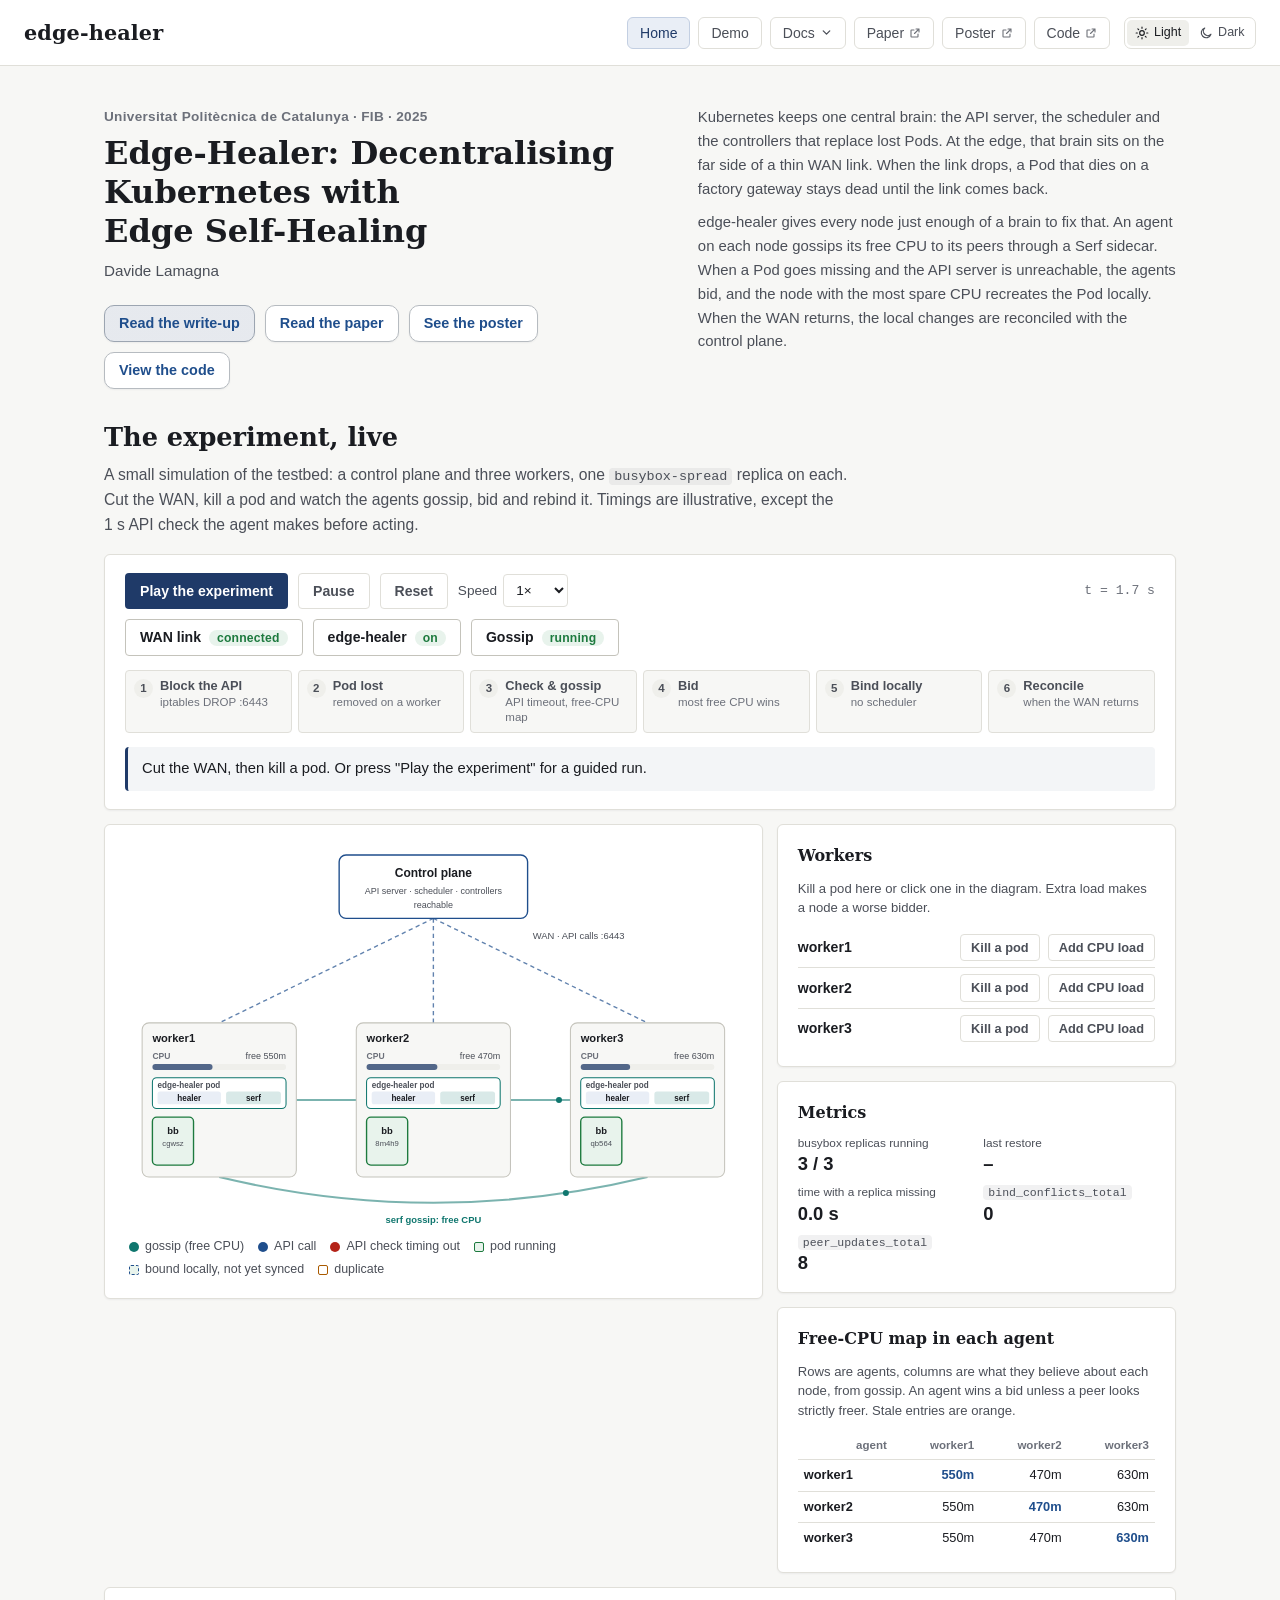
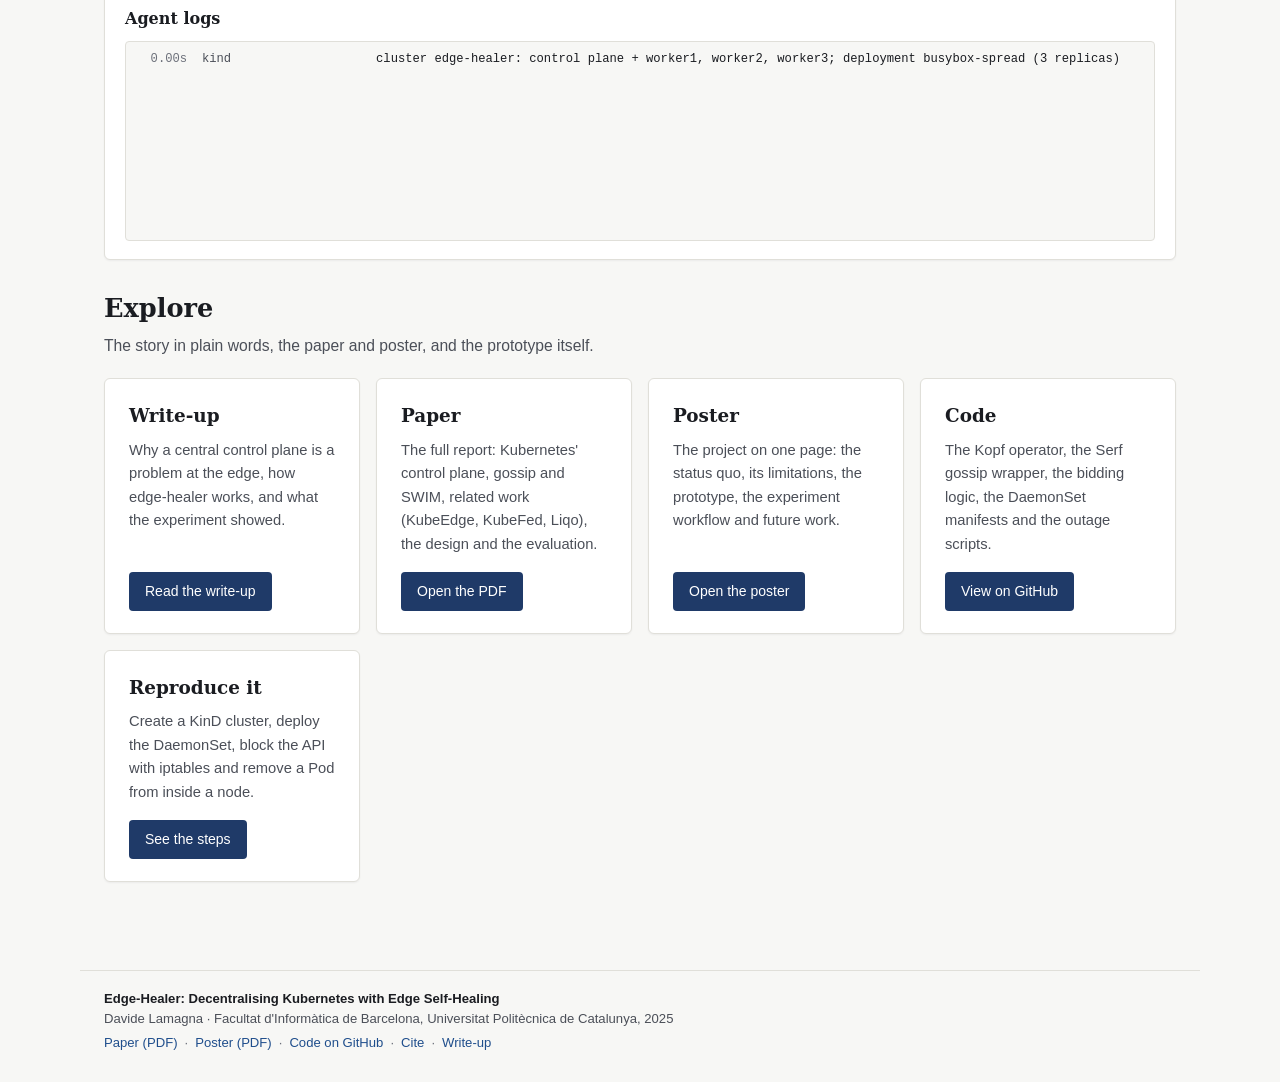
==== site/index.html @ 33d5b8ad "Add the project website: home page with an interactive demo, write-up, Pages workflow The site follo" ====
<!doctype html>
<html lang="en">
<head>
  <meta charset="UTF-8">
  <meta name="viewport" content="width=device-width, initial-scale=1.0">
  <title>edge-healer · Decentralised self-healing for Kubernetes at the edge</title>
  <meta name="description" content="edge-healer: a gossip-based self-healing agent that lets Kubernetes edge nodes recreate lost Pods while the control plane is unreachable. Paper, poster, code and an interactive demo.">
  <link rel="canonical" href="https://dlamagna.github.io/kubernetes-edge-healer/">
  <script>
    /* Theme before first paint: the saved choice, else light (see common/js/theme.js). */
    (function () {
      var t;
      try { t = localStorage.getItem('edge-healer-theme'); } catch (e) {}
      if (t !== 'light' && t !== 'dark') t = 'light';
      document.documentElement.setAttribute('data-theme', t);
    })();
  </script>
  <link rel="stylesheet" href="common/css/base.css">
  <link rel="stylesheet" href="common/css/site.css">
  <link rel="stylesheet" href="demo/css/demo.css">
  <script type="module" src="common/js/theme.js"></script>
  <script type="module" src="common/js/nav.js"></script>
  <script type="module" src="demo/js/demo.js"></script>
  <style>
    :root { --footer-width: 1120px; } /* align the shared footer with .container */
    html { scroll-behavior: smooth; }
    @media (prefers-reduced-motion: reduce) { html { scroll-behavior: auto; } }
    .header { flex-wrap: wrap; gap: 10px 16px; }
    .header h1 {
      font-family: var(--font-heading);
      font-size: 1.3rem;
      letter-spacing: 0.1px;
    }
    .header-end { display: flex; flex-wrap: wrap; align-items: center; gap: 8px 14px; }
    .paper-hero .eyebrow {
      color: var(--text-muted);
      font-size: 0.85rem;
      font-weight: 600;
      letter-spacing: 0.3px;
    }
    .paper-hero h2 {
      font-size: clamp(1.4rem, 3vw, 2rem);
      line-height: 1.22;
      font-weight: 600;
      margin: 6px 0 8px;
      max-width: 30em;
      text-wrap: balance;
    }
    .paper-hero .authors { color: var(--text-secondary); font-size: 0.95rem; }
    .paper-hero .summary {
      color: var(--text-secondary);
      font-size: 0.98rem;
      max-width: 46em;
      margin: 12px 0 0;
    }
    .paper-hero .summary + .summary { margin-top: 10px; }
    .paper-hero--head { padding-bottom: 0; margin-bottom: 28px; }
    /* Title and author on the left, the summary on the right; stacked on narrow screens */
    .home-top { display: grid; grid-template-columns: minmax(0, 1.15fr) minmax(0, 1fr); gap: 20px 44px; align-items: start; }
    .home-top .summary { font-size: 0.93rem; }
    .home-top__title .cta-row { margin-top: 22px; gap: 10px; }
    .home-top__title .cta { padding: 8px 14px; font-size: 0.9rem; white-space: nowrap; }
    .home-top__intro .summary:first-child { margin-top: 0; }
    @media (max-width: 1080px) { .home-top { grid-template-columns: minmax(0, 1fr); } .home-top__intro .summary:first-child { margin-top: 4px; } }
    .container { max-width: 1120px; padding: 40px 24px 56px; }
    .page-title {
      font-size: 1.6rem;
      font-weight: 600;
      margin-bottom: 4px;
      scroll-margin-top: 16px;
    }
    .page-subtitle {
      color: var(--text-secondary);
      font-size: 0.98rem;
      max-width: 48em;
      margin-bottom: 16px;
    }
    .benchmark-list {
      display: grid;
      grid-template-columns: repeat(auto-fill, minmax(240px, 1fr));
      gap: 16px;
      margin-top: 20px;
    }
    .benchmark-card {
      background: var(--bg-secondary);
      border: 1px solid var(--border);
      border-radius: var(--radius-card);
      box-shadow: var(--shadow-1);
      padding: 22px 24px;
      display: flex;
      flex-direction: column;
      gap: 8px;
      transition: border-color 0.15s;
    }
    .benchmark-card:hover {
      border-color: var(--border-active);
    }
    .benchmark-card h2 {
      font-size: 1.15rem;
      font-weight: 600;
    }
    .benchmark-card p {
      color: var(--text-secondary);
      font-size: 0.92rem;
      flex: 1;
    }
    .benchmark-card a.open-btn {
      margin-top: 8px;
      display: inline-block;
      align-self: flex-start;
      padding: 8px 16px;
      background: var(--accent);
      color: var(--on-accent);
      border-radius: var(--radius-md);
      font-size: 0.875rem;
      font-weight: 500;
      text-align: center;
      transition: background 0.15s;
    }
    .benchmark-card a.open-btn:hover {
      background: var(--accent-hover);
      color: var(--on-accent);
      text-decoration: none;
    }
    @media (max-width: 720px) {
      /* title + theme toggle on the first row, the links below */
      .header-end { display: contents; }
      .header .theme-toggle { order: 2; }
      .header .site-links { order: 3; flex-basis: 100%; gap: 6px; }
      .header .site-link, .header .site-menu__button { padding: 5px 10px; }
    }
    @media (max-width: 600px) {
      .header { padding: 12px 16px; }
      .container { padding: 24px 16px 40px; }
    }
  </style>
</head>
<body>

<header class="header">
  <h1>edge-healer</h1>
  <div class="header-end">
    <nav data-site-nav="home" aria-label="Site"></nav>
    <div class="theme-toggle" data-theme-toggle></div>
  </div>
</header>

<main class="container">
  <section class="paper-hero paper-hero--head home-top" aria-labelledby="paperTitle">
    <div class="home-top__title">
      <p class="eyebrow">Universitat Politècnica de Catalunya · FIB · 2025</p>
      <h2 id="paperTitle">Edge-Healer: Decentralising Kubernetes with Edge Self-Healing</h2>
      <p class="authors">Davide Lamagna</p>
      <div class="cta-row">
        <a class="cta cta--primary" href="docs/blog/">Read the write-up</a>
        <a class="cta" data-site-href="paper" target="_blank" rel="noopener" title="The paper (PDF)">Read the paper</a>
        <a class="cta" data-site-href="poster" target="_blank" rel="noopener" title="The poster (PDF)">See the poster</a>
        <a class="cta" data-site-href="repo">View the code</a>
      </div>
    </div>
    <div class="home-top__intro">
      <p class="summary">Kubernetes keeps one central brain: the API server, the scheduler and the controllers that
        replace lost Pods. At the edge, that brain sits on the far side of a thin WAN link. When the link drops, a
        Pod that dies on a factory gateway stays dead until the link comes back.</p>
      <p class="summary">edge-healer gives every node just enough of a brain to fix that. An agent on each node
        gossips its free CPU to its peers through a Serf sidecar. When a Pod goes missing and the API server is
        unreachable, the agents bid, and the node with the most spare CPU recreates the Pod locally. When the WAN
        returns, the local changes are reconciled with the control plane.</p>
    </div>
  </section>

  <section class="demo" id="demo" aria-labelledby="demoTitle">
    <h2 class="page-title" id="demoTitle">The experiment, live</h2>
    <p class="page-subtitle">A small simulation of the testbed: a control plane and three workers, one
      <code>busybox-spread</code> replica on each. Cut the WAN, kill a pod and watch the agents gossip, bid and
      rebind it. Timings are illustrative, except the 1&nbsp;s API check the agent makes before acting.</p>

    <div class="card demo-controls">
      <div class="demo-bar">
        <button type="button" class="btn-primary" id="demoPlay">Play the experiment</button>
        <button type="button" class="btn-secondary" id="demoPause" aria-pressed="false">Pause</button>
        <button type="button" class="btn-secondary" id="demoReset">Reset</button>
        <label class="demo-speed">Speed
          <select id="demoSpeed">
            <option value="0.5">0.5×</option>
            <option value="1" selected>1×</option>
            <option value="2">2×</option>
          </select>
        </label>
        <span class="demo-bar__sep" aria-hidden="true"></span>
        <span class="demo-clock" id="demoClock" aria-hidden="true">t = 0.0 s</span>
      </div>
      <div class="demo-bar demo-switches" role="group" aria-label="Cluster conditions">
        <button type="button" class="switch" id="demoWan" aria-pressed="true" title="Block or restore the workers' access to the API server (iptables DROP on :6443)">WAN link <span class="switch__state" data-state>connected</span></button>
        <button type="button" class="switch" id="demoHealer" aria-pressed="true" title="Deploy or remove the edge-healer DaemonSet">edge-healer <span class="switch__state" data-state>on</span></button>
        <button type="button" class="switch" id="demoGossip" aria-pressed="true" title="Pause the Serf gossip between the nodes: each agent's view of its peers goes stale">Gossip <span class="switch__state" data-state>running</span></button>
      </div>
      <ol class="demo-steps" id="demoSteps" aria-label="The experiment workflow">
        <li data-step="1">Block the API<small>iptables DROP :6443</small></li>
        <li data-step="2">Pod lost<small>removed on a worker</small></li>
        <li data-step="3">Check &amp; gossip<small>API timeout, free-CPU map</small></li>
        <li data-step="4">Bid<small>most free CPU wins</small></li>
        <li data-step="5">Bind locally<small>no scheduler</small></li>
        <li data-step="6">Reconcile<small>when the WAN returns</small></li>
      </ol>
      <p class="demo-say" id="demoSay" aria-live="polite"></p>
    </div>

    <div class="demo-grid">
      <div class="card demo-stage">
        <svg id="demoSvg" viewBox="0 0 720 450" role="img" aria-label="Cluster diagram"></svg>
        <ul class="demo-legend" aria-label="Legend">
          <li><i class="k-gossip"></i>gossip (free CPU)</li>
          <li><i class="k-api"></i>API call</li>
          <li><i class="k-probe"></i>API check timing out</li>
          <li><i class="k-run"></i>pod running</li>
          <li><i class="k-local"></i>bound locally, not yet synced</li>
          <li><i class="k-dup"></i>duplicate</li>
        </ul>
      </div>

      <div class="demo-side">
        <div class="card">
          <h3>Workers</h3>
          <p class="demo-sub">Kill a pod here or click one in the diagram. Extra load makes a node a worse bidder.</p>
          <div id="demoNodes"></div>
        </div>
        <div class="card">
          <h3>Metrics</h3>
          <dl class="demo-metrics">
            <div><dt>busybox replicas running</dt><dd data-metric="running">3 / 3</dd></div>
            <div><dt>last restore</dt><dd><span data-metric="restore">–</span><small data-metric="restoreBy"></small></dd></div>
            <div><dt>time with a replica missing</dt><dd data-metric="gap">0.0 s</dd></div>
            <div><dt><code>bind_conflicts_total</code></dt><dd data-metric="conflicts">0</dd></div>
            <div><dt><code>peer_updates_total</code></dt><dd data-metric="updates">0</dd></div>
          </dl>
        </div>
        <div class="card">
          <h3>Free-CPU map in each agent</h3>
          <p class="demo-sub">Rows are agents, columns are what they believe about each node, from gossip. An agent
            wins a bid unless a peer looks strictly freer. Stale entries are orange.</p>
          <table class="demo-views" id="demoViews">
            <thead><tr><th scope="col">agent</th><th scope="col">worker1</th><th scope="col">worker2</th><th scope="col">worker3</th></tr></thead>
            <tbody></tbody>
          </table>
        </div>
      </div>
    </div>

    <div class="card demo-log-card">
      <h3>Agent logs</h3>
      <ol class="demo-log" id="demoLog" role="log" aria-label="Simulated agent and cluster logs"></ol>
    </div>
  </section>

  <h2 class="page-title">Explore</h2>
  <p class="page-subtitle">The story in plain words, the paper and poster, and the prototype itself.</p>

  <div class="benchmark-list">
    <div class="benchmark-card">
      <h2>Write-up</h2>
      <p>Why a central control plane is a problem at the edge, how edge-healer works, and what the experiment showed.</p>
      <a class="open-btn" href="docs/blog/">Read the write-up</a>
    </div>

    <div class="benchmark-card">
      <h2>Paper</h2>
      <p>The full report: Kubernetes' control plane, gossip and SWIM, related work (KubeEdge, KubeFed, Liqo), the design and the evaluation.</p>
      <a class="open-btn" data-site-href="paper" target="_blank" rel="noopener">Open the PDF</a>
    </div>

    <div class="benchmark-card">
      <h2>Poster</h2>
      <p>The project on one page: the status quo, its limitations, the prototype, the experiment workflow and future work.</p>
      <a class="open-btn" data-site-href="poster" target="_blank" rel="noopener">Open the poster</a>
    </div>

    <div class="benchmark-card">
      <h2>Code</h2>
      <p>The Kopf operator, the Serf gossip wrapper, the bidding logic, the DaemonSet manifests and the outage scripts.</p>
      <a class="open-btn" data-site-href="repo">View on GitHub</a>
    </div>

    <div class="benchmark-card">
      <h2>Reproduce it</h2>
      <p>Create a KinD cluster, deploy the DaemonSet, block the API with iptables and remove a Pod from inside a node.</p>
      <a class="open-btn" href="docs/blog/#reproduce">See the steps</a>
    </div>
  </div>
</main>

<footer data-site-footer></footer>

</body>
</html>
---- site/common/css/base.css ----
/*
 * site/common/css/base.css
 * ----------------------
 * Design tokens and minimal resets shared by every page of the site.
 * Each page loads this first, then its own stylesheet.
 *
 * The colour tokens (light + dark) live in theme.css, imported here.
 *
 * Usage:
 *   <link rel="stylesheet" href="common/css/base.css">
 *   <link rel="stylesheet" href="demo/css/demo.css">   <!-- page-specific -->
 */

@import url("theme.css");

/* -------------------------------------------------------------------------
 * Reset
 * ---------------------------------------------------------------------- */
*, *::before, *::after {
  box-sizing: border-box;
  margin: 0;
  padding: 0;
}

/* -------------------------------------------------------------------------
 * Base
 * ---------------------------------------------------------------------- */
body {
  font-family: var(--font-sans);
  background: var(--bg-primary);
  color: var(--text-primary);
  line-height: 1.6;
  min-height: 100vh;
}

a {
  color: var(--accent-text);
  text-decoration: none;
}
a:hover {
  color: var(--accent-hover);
  text-decoration: underline;
}

/* -------------------------------------------------------------------------
 * Layout helpers
 * ---------------------------------------------------------------------- */
.container {
  max-width: 1400px;
  margin: 0 auto;
  padding: 24px;
}

/* -------------------------------------------------------------------------
 * Header
 * ---------------------------------------------------------------------- */
.header {
  background: var(--bg-secondary);
  border-bottom: 1px solid var(--border);
  padding: 16px 24px;
  display: flex;
  align-items: center;
  justify-content: space-between;
  gap: 16px;
}

.header h1 {
  font-size: 1.25rem;
  font-weight: 600;
  color: var(--text-primary);
}
---- site/common/css/site.css ----
/*
 * site/common/css/site.css
 * ----------------------
 * Site chrome rendered by ../js/nav.js: header links, the Docs menu, the paper footer,
 * the BibTeX block, the "Read the paper" / "View the code" buttons, and the brand header
 * of the docs pages. Colours are the tokens of theme.css.
 *
 * Load it after theme.css / base.css and before the page's own stylesheet, so a page can
 * restyle its header links (.site-link, .site-menu__button) to match its header. Menus use the
 * shared .site-menu classes (each also carries .<kind>-menu, e.g. .docs-menu).
 */

/* Screen-reader-only text */
.site-sr {
  position: absolute !important;
  width: 1px; height: 1px;
  overflow: hidden;
  clip: rect(0 0 0 0);
  white-space: nowrap;
}

/* ─── Header links (default look: quiet pills; pages override) ─────────────── */
.site-links {
  display: flex;
  flex-wrap: wrap;
  align-items: center;
  gap: 8px;
}
.site-link,
.site-menu__button {
  display: inline-flex;
  align-items: center;
  gap: 5px;
  margin: 0;
  padding: 6px 12px;
  border: 1px solid var(--nav-border);
  border-radius: 6px;
  background: var(--nav-bg);
  color: var(--nav-fg);
  font: 500 0.875rem/1.3 var(--font-sans);
  text-decoration: none;
  white-space: nowrap;
  cursor: pointer;
  transition: background 0.15s, color 0.15s, border-color 0.15s;
}
.site-link:hover,
.site-menu__button:hover,
.site-menu__button[aria-expanded="true"],
.site-link.active,
.site-menu__button.is-current {
  background: var(--nav-active-bg);
  border-color: var(--nav-active-border);
  color: var(--nav-active-fg);
  text-decoration: none;
}
.site-link:focus-visible,
.site-menu__button:focus-visible {
  outline: 2px solid var(--focus-ring);
  outline-offset: 2px;
}
.site-links .site-link--strong { font-weight: 700; }
.site-link__icon { width: 12px; height: 12px; flex: none; fill: none; stroke: currentColor; stroke-width: 2.2; stroke-linecap: round; stroke-linejoin: round; opacity: 0.8; }

/* ─── Docs menu ──────────────────────────────────────────────────────────── */
.site-menu {
  position: relative;
  display: inline-flex;
}
.site-menu__caret {
  width: 13px; height: 13px;
  flex: none;
  fill: none;
  stroke: currentColor;
  stroke-width: 2.4;
  stroke-linecap: round;
  stroke-linejoin: round;
  transition: transform 0.15s;
}
.site-menu__button[aria-expanded="true"] .site-menu__caret { transform: rotate(180deg); }
@media (prefers-reduced-motion: reduce) { .site-menu__caret { transition: none; } }

.site-menu__panel {
  position: absolute;
  top: calc(100% + 6px);
  left: 0;
  z-index: 1000;
  width: max-content;
  min-width: 180px;
  max-width: calc(100vw - 16px);
  padding: 6px;
  background: var(--bg-secondary);
  border: 1px solid var(--border-strong);
  border-radius: var(--radius-md);
  box-shadow: var(--shadow-2);
  color: var(--text-primary);
  font-family: var(--font-sans);
  text-align: left;
}
.site-menu__panel[hidden] { display: none; }
.site-menu__list { list-style: none; margin: 0; padding: 0; }
/* High specificity on purpose: page rules like `.header-links a` must not restyle the items. */
.site-menu .site-menu__panel .site-menu__item {
  display: flex;
  align-items: baseline;
  margin: 0;
  padding: 9px 11px;
  border: 0;
  border-radius: calc(var(--radius-md) - 1px);
  background: transparent;
  color: var(--text-primary);
  font-size: 0.9rem;
  line-height: 1.35;
  text-decoration: none;
  white-space: normal;
}
.site-menu .site-menu__panel .site-menu__item:hover,
.site-menu .site-menu__panel .site-menu__item:focus-visible {
  background: var(--bg-tertiary);
  color: var(--text-primary);
  text-decoration: none;
}
.site-menu .site-menu__panel .site-menu__item:focus-visible { outline: 2px solid var(--focus-ring); outline-offset: -2px; }
.site-menu .site-menu__panel .site-menu__item[aria-current="page"] { background: var(--accent-soft); }
.site-menu__label { font-weight: 600; color: var(--text-primary); }

/* ─── Brand header (docs/) ─────────────────────────────────────────── */
.site-header {
  background: var(--header-bg-brand);
  border-bottom: 1px solid var(--header-border);
  padding: 14px 24px;
  display: flex;
  flex-wrap: wrap;
  align-items: center;
  justify-content: space-between;
  gap: 10px 16px;
}
.site-header .brand {
  color: var(--header-fg);
  font-family: var(--font-heading);
  font-weight: 700;
  font-size: 1.15rem;
  letter-spacing: 0.2px;
  text-decoration: none;
}
.site-header .brand:hover { color: var(--header-fg); text-decoration: none; }
.site-header .header-end { display: flex; flex-wrap: wrap; align-items: center; gap: 8px 14px; }
.site-header .site-links { gap: 8px; }
.site-header .site-link,
.site-header .site-menu__button {
  padding: 6px 14px;
  border-color: transparent;
  background: var(--header-link-bg);
  color: var(--header-link-fg);
}
.site-header .site-link:hover,
.site-header .site-menu__button:hover,
.site-header .site-menu__button[aria-expanded="true"] {
  border-color: transparent;
  background: var(--header-link-bg-hover);
  color: var(--header-link-fg-active);
}
.site-header .site-link.active,
.site-header .site-menu__button.is-current {
  border-color: transparent;
  background: var(--header-link-bg-active);
  color: var(--header-link-fg-active);
}
@media (max-width: 720px) {
  /* brand + theme toggle on the first row, the links below */
  .site-header { padding: 12px 16px; }
  .site-header .header-end { display: contents; }
  .site-header .theme-toggle { order: 2; }
  .site-header .site-links { order: 3; flex-basis: 100%; gap: 6px; }
  .site-header .site-link,
  .site-header .site-menu__button { padding: 5px 10px; }
}

/* ─── "Read the paper" / "View the code" ─────────────────────────────────────── */
.cta-row {
  display: flex;
  flex-wrap: wrap;
  align-items: center;
  gap: 10px 12px;
}
.cta {
  /* Soft surface with a faint accent wash; on hover the gradient slides across (background-position). */
  --cta-from: var(--bg-secondary);
  --cta-to: color-mix(in srgb, var(--accent) 16%, var(--bg-secondary));
  display: inline-flex;
  align-items: center;
  gap: 8px;
  padding: 9px 18px;
  border: 1px solid color-mix(in srgb, var(--accent) 22%, var(--border));
  border-radius: 10px;
  background-color: var(--cta-from);
  background-image: linear-gradient(115deg, var(--cta-from) 0%, var(--cta-from) 45%, var(--cta-to) 100%);
  background-size: 230% 100%;
  background-position: 0% 50%;
  color: var(--accent-text);
  font: 600 0.92rem/1.3 var(--font-sans);
  text-decoration: none;
  box-shadow: 0 1px 2px rgba(15, 23, 42, 0.05);
  transition: background-position 0.5s ease, border-color 0.2s, box-shadow 0.2s, transform 0.2s;
}
.cta:hover {
  background-position: 100% 50%;
  border-color: color-mix(in srgb, var(--accent) 45%, var(--border));
  box-shadow: 0 4px 14px rgba(15, 23, 42, 0.09);
  color: var(--accent-text);
  text-decoration: none;
  transform: translateY(-1px);
}
.cta--primary {
  --cta-from: color-mix(in srgb, var(--accent) 11%, var(--bg-secondary));
  --cta-to: color-mix(in srgb, var(--accent) 28%, var(--bg-secondary));
  border-color: color-mix(in srgb, var(--accent) 35%, var(--border));
}
.cta--primary:hover { border-color: color-mix(in srgb, var(--accent) 60%, var(--border)); color: var(--accent-text); }
@media (prefers-reduced-motion: reduce) {
  .cta { transition: border-color 0.2s, box-shadow 0.2s; }
  .cta:hover { transform: none; }
}
.cta:focus-visible { outline: 2px solid var(--focus-ring); outline-offset: 2px; }
.cta svg { width: 16px; height: 16px; flex: none; fill: none; stroke: currentColor; stroke-width: 2; stroke-linecap: round; stroke-linejoin: round; }
.cta-note { color: var(--text-secondary); font-size: 0.85rem; }

/* ─── Paper footer ───────────────────────────────────────────────────────────── */
.site-footer-host { display: block; }
.paper-footer {
  max-width: var(--footer-width, 1280px);  /* pages set --footer-width to their content width */
  margin: 32px auto 0;
  padding: 18px 24px 28px;
  border-top: 1px solid var(--border);
  color: var(--text-secondary);
  font-family: var(--font-sans);
  font-size: 0.82rem;
  line-height: 1.55;
}
.paper-footer p { margin: 0; }
.paper-footer__title strong { color: var(--text-primary); font-weight: 600; }
.paper-footer__links { margin-top: 4px !important; }
.paper-footer__links a { color: var(--accent-text); text-decoration: none; overflow-wrap: anywhere; }
.paper-footer__links a:hover { text-decoration: underline; }
.paper-footer__sep { margin: 0 7px; color: var(--text-muted); }
@media (max-width: 720px) { .paper-footer { padding: 16px 16px 24px; } }

/* ─── BibTeX block ───────────────────────────────────────────────────────────── */
.cite-block {
  display: block;
  border: 1px solid var(--border);
  border-radius: var(--radius-md);
  background: var(--bg-inset);
  overflow: hidden;
}
.cite-block__bar {
  display: flex;
  align-items: center;
  gap: 10px;
  padding: 6px 8px 6px 12px;
  border-bottom: 1px solid var(--border);
  background: var(--bg-secondary);
}
.cite-block__label { font: 600 0.78rem/1 var(--font-sans); letter-spacing: 0.4px; text-transform: uppercase; color: var(--text-secondary); }
.cite-block__status { flex: 1; min-width: 0; color: var(--text-secondary); font-size: 0.8rem; text-align: right; }
.cite-block__copy {
  padding: 5px 12px;
  border: 1px solid var(--border-strong);
  border-radius: var(--radius-md);
  background: var(--bg-secondary);
  color: var(--text-primary);
  font: 500 0.82rem/1.3 var(--font-sans);
  cursor: pointer;
}
.cite-block__copy:hover { background: var(--bg-tertiary); }
.cite-block__copy[data-state="copied"] { border-color: var(--green); color: var(--green); }
.cite-block__copy:focus-visible { outline: 2px solid var(--focus-ring); outline-offset: 2px; }
.cite-block__code {
  margin: 0;
  padding: 12px 14px;
  overflow-x: auto;
  font: 0.8rem/1.55 var(--font-mono);
  color: var(--text-primary);
  background: transparent;
  white-space: pre-wrap;      /* wrap long fields on narrow screens; the copy is the exact entry */
  overflow-wrap: anywhere;
}
.cite-block__code code { font: inherit; background: none; padding: 0; }
.cite-block__code:focus-visible { outline: 2px solid var(--focus-ring); outline-offset: -2px; }
---- site/demo/css/demo.css ----
/*
 * site/demo/css/demo.css
 * The interactive demo on the home page (../js/demo.js). Loads after ../../common/css/base.css
 * (theme tokens) and ../../common/css/site.css. Cards and buttons follow the agentraffic
 * compare demo (playground/css/compare.css).
 */

:root {
  --pod-run: var(--green);
  --pod-run-soft: var(--green-soft);
  --pod-pend: var(--accent-text);
  --pod-dup: var(--orange);
  --pod-dead: var(--red);
  --gossip: var(--teal);
  --wan: var(--accent-text);
}

.demo { padding: 0 0 28px; }
.demo .card {
  background: var(--bg-secondary);
  border: 1px solid var(--border);
  border-radius: var(--radius-card);
  box-shadow: var(--shadow-1);
  padding: 18px 20px;
  min-width: 0;
}
.demo .card h3 { margin: 0 0 10px; font-size: 1rem; font-weight: 600; }
.demo-sub { margin: 0 0 10px; color: var(--text-secondary); font-size: 0.82rem; line-height: 1.5; }

/* ─── Buttons ──────────────────────────────────────────────────────────── */
.demo button {
  font: 600 0.88rem/1.2 var(--font-sans);
  border-radius: var(--radius-md);
  cursor: pointer;
  padding: 9px 14px;
  border: 1px solid transparent;
  transition: background 0.15s, border-color 0.15s, color 0.15s;
}
.demo button:focus-visible { outline: 2px solid var(--focus-ring); outline-offset: 2px; }
.demo button:disabled { opacity: 0.45; cursor: not-allowed; }
.demo .btn-primary { background: var(--accent); color: var(--on-accent); }
.demo .btn-primary:hover { background: var(--accent-hover); }
.demo .btn-secondary { background: transparent; color: var(--text-secondary); border-color: var(--border); }
.demo .btn-secondary:hover:not(:disabled) { background: var(--bg-tertiary); color: var(--text-primary); }
.demo .btn-secondary[aria-pressed="true"] { background: var(--accent-soft); border-color: var(--border-active); color: var(--accent-text); }
.demo .btn-small { padding: 5px 10px; font-size: 0.8rem; }

/* toggles: "WAN link · connected" */
.demo .switch {
  display: inline-flex; align-items: center; gap: 8px;
  background: var(--bg-secondary); color: var(--text-primary); border-color: var(--border-strong);
}
.demo .switch:hover:not(:disabled) { background: var(--bg-tertiary); }
.switch__state {
  padding: 1px 8px; border-radius: 999px;
  background: var(--green-soft); color: var(--green);
  font-size: 0.76rem; font-weight: 700; letter-spacing: 0.2px;
}
.switch[aria-pressed="false"] .switch__state { background: var(--bg-tertiary); color: var(--text-secondary); }
.switch.is-alert .switch__state { background: var(--red-soft); color: var(--red); }

/* ─── Controls ─────────────────────────────────────────────────────────── */
.demo-controls { display: grid; gap: 14px; margin-bottom: 14px; }
.demo-bar { display: flex; flex-wrap: wrap; align-items: center; gap: 8px 10px; }
.demo-bar__sep { flex: 1 1 12px; }
.demo-speed { display: inline-flex; align-items: center; gap: 6px; color: var(--text-secondary); font-size: 0.85rem; font-weight: 500; }
.demo-speed select {
  padding: 7px 8px; border: 1px solid var(--border); border-radius: var(--radius-md);
  background: var(--bg-input); color: var(--text-primary); font: inherit;
}
.demo-clock { font: 0.82rem var(--font-mono); color: var(--text-muted); min-width: 7.5em; text-align: right; }
.demo-switches { margin-top: -4px; }
.demo-say {
  margin: 0; min-height: 3em;
  padding: 10px 14px;
  background: var(--accent-tint);
  border-left: 3px solid var(--accent);
  border-radius: var(--radius-md);
  color: var(--text-primary);
  font-size: 0.92rem; line-height: 1.5;
}

/* the experiment workflow (paper, Fig. 3) */
.demo-steps {
  list-style: none; margin: 0; padding: 0;
  display: grid; grid-template-columns: repeat(6, minmax(0, 1fr)); gap: 6px;
  counter-reset: step;
}
.demo-steps li {
  counter-increment: step;
  position: relative;
  padding: 7px 9px 7px 34px;
  border: 1px solid var(--border);
  border-radius: var(--radius-md);
  background: var(--bg-inset);
  color: var(--text-secondary);
  font-size: 0.8rem; font-weight: 600; line-height: 1.3;
  transition: background 0.2s, border-color 0.2s, color 0.2s;
}
.demo-steps li small { display: block; font-weight: 400; font-size: 0.72rem; color: var(--text-muted); }
.demo-steps li::before {
  content: counter(step);
  position: absolute; left: 8px; top: 8px;
  width: 19px; height: 19px; display: grid; place-items: center;
  border-radius: 50%; background: var(--bg-tertiary); color: var(--text-secondary);
  font: 700 0.72rem/1 var(--font-sans);
}
.demo-steps li.is-done { color: var(--text-primary); }
.demo-steps li.is-done::before { content: "✓"; background: var(--green-soft); color: var(--green); }
.demo-steps li.is-current { border-color: var(--border-active); background: var(--accent-soft); color: var(--accent-text); }
.demo-steps li.is-current::before { background: var(--accent); color: var(--on-accent); }

/* ─── Stage and side panel ─────────────────────────────────────────────── */
.demo-grid { display: grid; grid-template-columns: minmax(0, 1.65fr) minmax(260px, 1fr); gap: 14px; align-items: start; }
.demo-side { display: grid; gap: 14px; }
.demo-stage { padding: 12px; }
.demo-stage svg { display: block; width: 100%; height: auto; }
.demo-legend { display: flex; flex-wrap: wrap; gap: 4px 14px; margin: 8px 4px 0; color: var(--text-secondary); font-size: 0.78rem; list-style: none; }
.demo-legend li { display: inline-flex; align-items: center; gap: 6px; }
.demo-legend i { display: inline-block; width: 10px; height: 10px; border-radius: 50%; }
.demo-legend .k-gossip { background: var(--gossip); }
.demo-legend .k-api { background: var(--wan); }
.demo-legend .k-probe { background: var(--red); }
.demo-legend .k-run { border-radius: 2px; background: var(--pod-run-soft); border: 1.5px solid var(--pod-run); }
.demo-legend .k-local { border-radius: 2px; background: var(--pod-run-soft); border: 1.5px dashed var(--pod-pend); }
.demo-legend .k-dup { border-radius: 2px; border: 1.5px solid var(--pod-dup); }

/* SVG */
.demo-stage text { font-family: var(--font-sans); }
.wan { stroke: var(--wan); stroke-width: 1.6; stroke-dasharray: 5 4; opacity: 0.7; }
.wan--cut { stroke: var(--red); opacity: 0.45; }
.wan-x { stroke: var(--red); stroke-width: 3; stroke-linecap: round; fill: none; }
.wan-label { fill: var(--text-secondary); font-size: 11px; font-weight: 500; }
.wan-label--cut { fill: var(--red); font-weight: 700; }
.gossip { stroke: var(--gossip); stroke-width: 2.4; fill: none; opacity: 0.55; }
.gossip--paused { stroke-dasharray: 3 5; opacity: 0.35; }
.gossip--off { stroke: var(--border); stroke-dasharray: 3 5; opacity: 1; }
.gossip-label { fill: var(--gossip); font-size: 11px; font-weight: 600; text-anchor: middle; }

.cp rect { fill: var(--bg-secondary); stroke: var(--wan); stroke-width: 1.6; }
.cp--cut rect { stroke: var(--border-strong); stroke-dasharray: 4 3; }
.cp-title { fill: var(--text-primary); font-size: 14px; font-weight: 700; text-anchor: middle; }
.cp-sub { fill: var(--text-secondary); font-size: 10.5px; text-anchor: middle; }
.cp--cut .cp-sub:last-of-type { fill: var(--red); }

.worker-box { fill: var(--bg-inset); stroke: var(--border-strong); stroke-width: 1.2; transition: stroke 0.2s; }
.worker--won .worker-box { stroke: var(--green); stroke-width: 2.4; }
.worker--lost .worker-box { stroke: var(--text-muted); stroke-dasharray: 4 3; }
.worker-title { fill: var(--text-primary); font-size: 13px; font-weight: 700; }
.worker-badge { font-size: 10.5px; font-weight: 700; text-anchor: end; }
.worker-badge--won { fill: var(--green); }
.worker-badge--lost { fill: var(--text-muted); }
.worker-badge--stress { fill: var(--orange); }
.cpu-label { fill: var(--text-muted); font-size: 10px; font-weight: 600; }
.cpu-free { fill: var(--text-secondary); font-size: 10.5px; text-anchor: end; font-variant-numeric: tabular-nums; }
.cpu-track { fill: var(--bg-tertiary); }
.cpu-used { fill: var(--accent); opacity: 0.75; transition: width 0.4s; }

.eh-pod { fill: var(--bg-secondary); stroke: var(--gossip); stroke-width: 1.2; }
.eh-pod--off { stroke: var(--border-strong); stroke-dasharray: 3 3; fill: none; }
.eh-title { fill: var(--text-secondary); font-size: 9.5px; font-weight: 600; }
.eh-off { fill: var(--text-muted); font-size: 10.5px; text-anchor: middle; }
.eh-chip { fill: var(--accent-soft); }
.eh-chip--serf { fill: color-mix(in srgb, var(--gossip) 16%, var(--bg-secondary)); }
.eh-chip-t { fill: var(--text-primary); font-size: 9.5px; font-weight: 600; text-anchor: middle; }

.pod-slot { fill: none; stroke: var(--border-strong); stroke-dasharray: 3 3; }
.pod-slot-t { fill: var(--text-muted); font-size: 10.5px; text-anchor: middle; }
.pod { cursor: pointer; }
.pod rect { fill: var(--pod-run-soft); stroke: var(--pod-run); stroke-width: 1.6; transition: opacity 0.3s; }
.pod:hover rect { stroke-width: 2.6; }
.pod-t { fill: var(--text-primary); font-size: 11px; font-weight: 700; text-anchor: middle; }
.pod-s { fill: var(--text-secondary); font: 9px var(--font-mono); text-anchor: middle; }
.pod-tag { fill: var(--pod-pend); font-size: 8.5px; font-weight: 700; text-anchor: middle; text-transform: uppercase; letter-spacing: 0.3px; }
.pod--pending rect { fill: var(--bg-secondary); stroke: var(--pod-pend); stroke-dasharray: 4 3; animation: pod-pulse 0.8s ease-in-out infinite alternate; }
.pod--local rect { stroke: var(--pod-pend); stroke-dasharray: 4 3; }
.pod--dup rect { stroke: var(--pod-dup); stroke-width: 2.2; }
.pod--dup .pod-tag { fill: var(--pod-dup); }
.pod--terminating { pointer-events: none; }
.pod--terminating rect { fill: var(--red-soft); stroke: var(--pod-dead); opacity: 0.6; }
.pod--terminating .pod-tag { fill: var(--pod-dead); }
@keyframes pod-pulse { from { opacity: 1; } to { opacity: 0.45; } }
@media (prefers-reduced-motion: reduce) { .pod--pending rect { animation: none; } }

.msg--gossip { fill: var(--gossip); }
.msg--api { fill: var(--wan); stroke: var(--bg-secondary); stroke-width: 1.5; }
.msg--probe { fill: var(--red); }

/* nodes */
.demo-node { display: flex; flex-wrap: wrap; align-items: center; gap: 6px 8px; padding: 6px 0; }
.demo-node + .demo-node { border-top: 1px solid var(--border); }
.demo-node__name { flex: 1 1 auto; font-weight: 600; font-size: 0.88rem; }

/* metrics */
.demo-metrics { display: grid; grid-template-columns: repeat(2, minmax(0, 1fr)); gap: 10px 14px; margin: 0; }
.demo-metrics div { min-width: 0; }
.demo-metrics dt { color: var(--text-secondary); font-size: 0.74rem; line-height: 1.3; }
.demo-metrics dt code { font: 0.72rem var(--font-mono); }
.demo-metrics dd { margin: 2px 0 0; font: 600 1.15rem/1.2 var(--font-sans); font-variant-numeric: tabular-nums; color: var(--text-primary); }
.demo-metrics dd small { display: block; font-size: 0.72rem; font-weight: 500; color: var(--text-muted); }
.demo-metrics [data-state="low"] { color: var(--red); }
.demo-metrics [data-state="high"] { color: var(--orange); }

/* free-CPU maps */
.demo-views { width: 100%; border-collapse: collapse; font-size: 0.8rem; font-variant-numeric: tabular-nums; }
.demo-views th, .demo-views td { padding: 5px 6px; border-bottom: 1px solid var(--border); text-align: right; }
.demo-views thead th { color: var(--text-muted); font-weight: 600; font-size: 0.72rem; }
.demo-views tbody th { text-align: left; font-weight: 600; }
.demo-views tbody tr:last-child > * { border-bottom: 0; }
.demo-views .v--self { font-weight: 700; color: var(--accent-text); }
.demo-views .v--stale { color: var(--orange); }
.demo-views .v--none { color: var(--text-muted); }

/* log */
.demo-log-card { margin-top: 14px; }
.demo-log {
  list-style: none; margin: 0; padding: 8px 10px;
  height: 200px; overflow: auto;
  background: var(--bg-inset); border: 1px solid var(--border); border-radius: var(--radius-md);
  font: 0.76rem/1.55 var(--font-mono);
}
.demo-log li { display: grid; grid-template-columns: 4.6em 13.5em minmax(0, 1fr); gap: 10px; color: var(--text-primary); }
.demo-log__t { color: var(--text-muted); white-space: pre; }
.demo-log__who { color: var(--text-secondary); overflow: hidden; text-overflow: ellipsis; white-space: nowrap; }
.demo-log__msg { overflow-wrap: anywhere; }
.demo-log li[data-kind="ok"] .demo-log__msg { color: var(--green); }
.demo-log li[data-kind="warn"] .demo-log__msg { color: var(--orange); }
.demo-log li[data-kind="loss"] .demo-log__msg { color: var(--red); }

/* ─── Responsive ───────────────────────────────────────────────────────── */
@media (max-width: 1020px) {
  .demo-grid { grid-template-columns: minmax(0, 1fr); }
  .demo-side { grid-template-columns: repeat(auto-fit, minmax(240px, 1fr)); }
  .demo-steps { grid-template-columns: repeat(3, minmax(0, 1fr)); }
}
@media (max-width: 600px) {
  .demo .card { padding: 14px; }
  /* keep the diagram's text readable: it scrolls sideways inside its card instead of shrinking */
  .demo-stage { padding: 6px; overflow-x: auto; }
  .demo-stage svg { min-width: 600px; }
  .demo-steps { grid-template-columns: repeat(2, minmax(0, 1fr)); }
  .demo-bar__sep { display: none; }
  .demo-log li { grid-template-columns: 4.2em minmax(0, 1fr); }
  .demo-log__who { grid-column: 2; }
  .demo-log__msg { grid-column: 1 / -1; padding-left: 1em; }
}

.demo code {
  font-family: var(--font-mono);
  font-size: 0.86em;
  background: var(--overlay-2);
  padding: 1px 5px;
  border-radius: 4px;
}
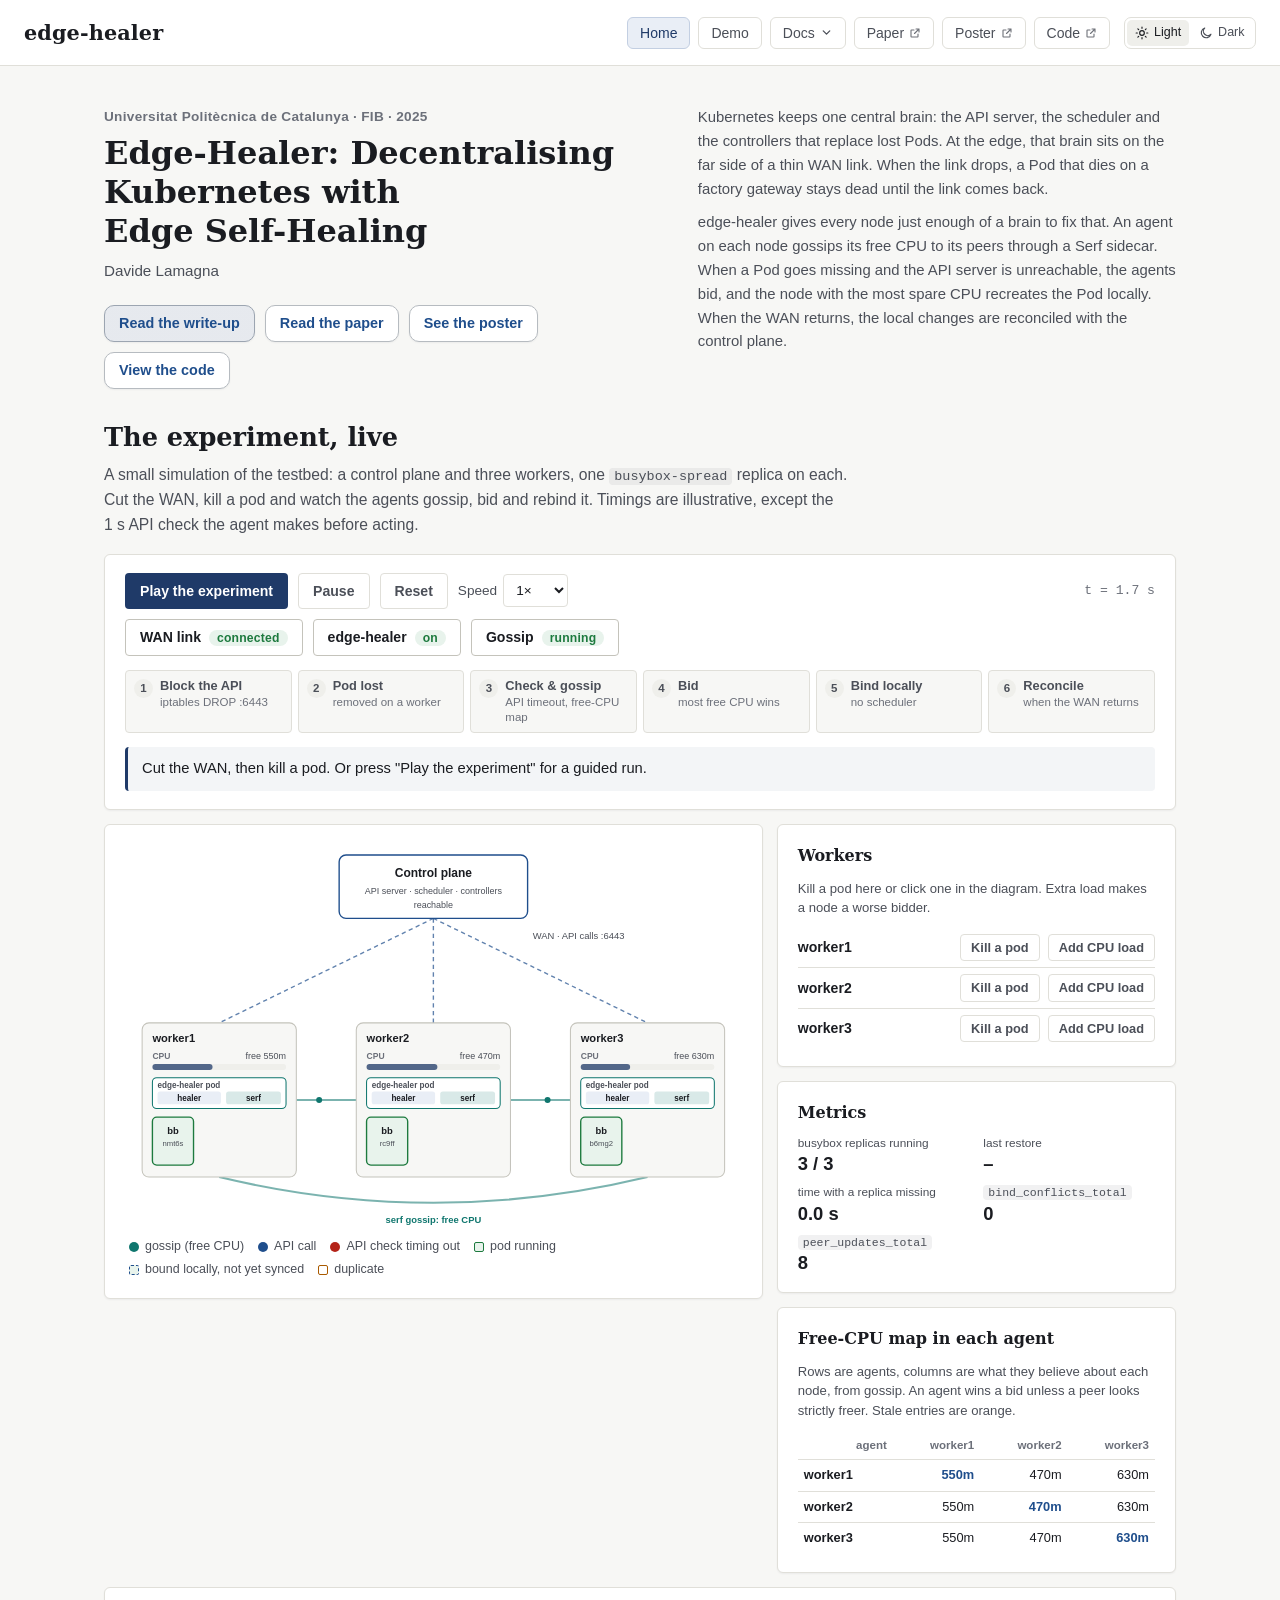
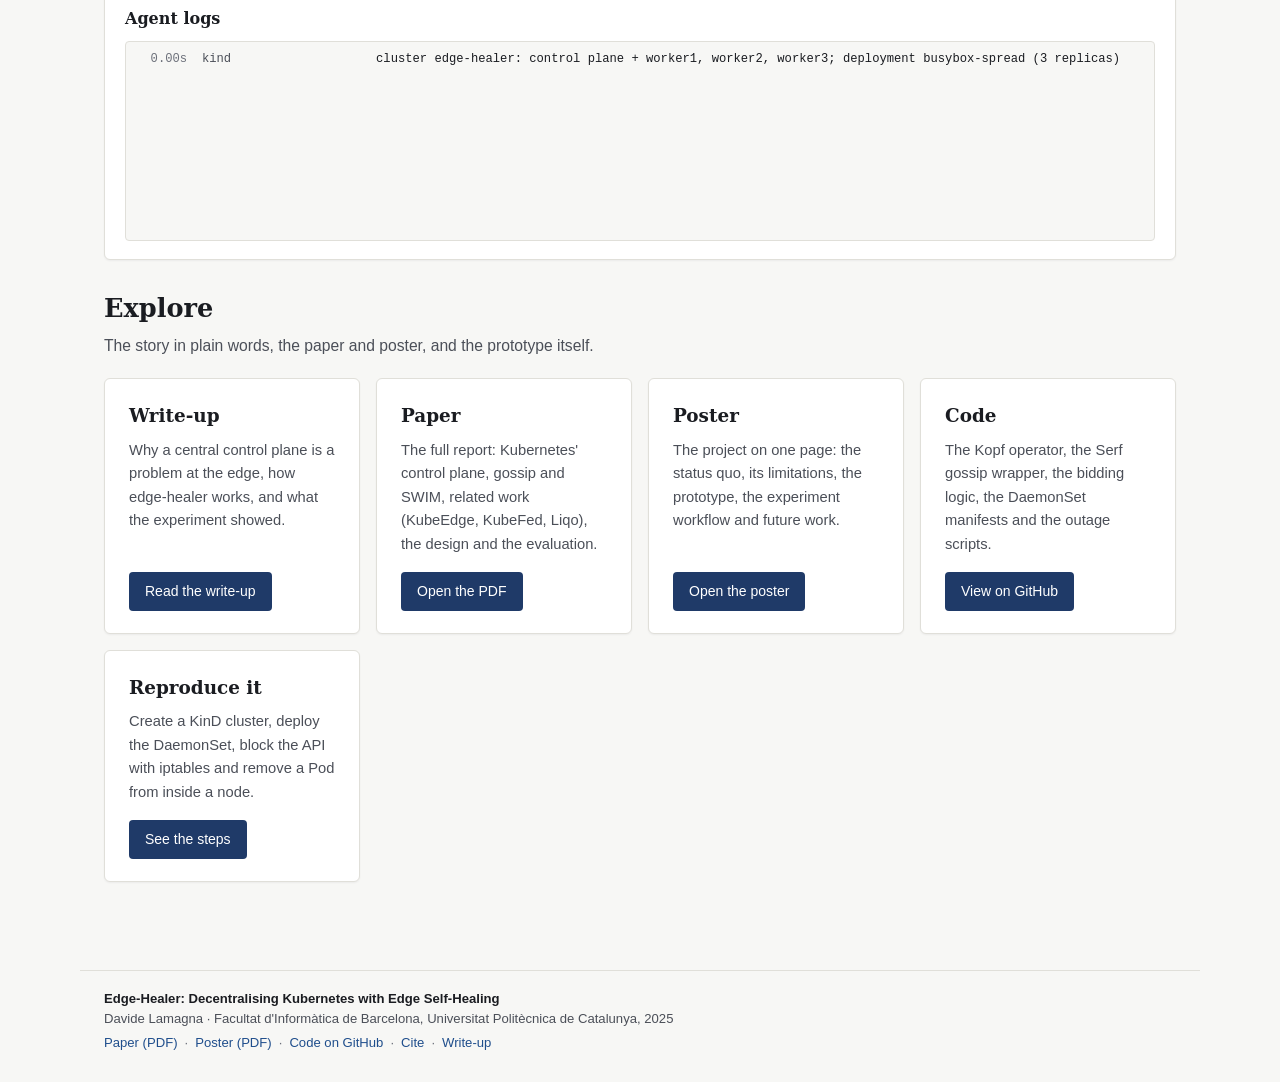
==== commit 6c90661e: "site: add sitemap.xml and Open Graph / Twitter card meta Sitemap lists the home page, the write-up a" ====
--- a/site/index.html
+++ b/site/index.html
@@ -6,6 +6,12 @@
   <title>edge-healer · Decentralised self-healing for Kubernetes at the edge</title>
   <meta name="description" content="edge-healer: a gossip-based self-healing agent that lets Kubernetes edge nodes recreate lost Pods while the control plane is unreachable. Paper, poster, code and an interactive demo.">
   <link rel="canonical" href="https://dlamagna.github.io/kubernetes-edge-healer/">
+  <meta property="og:type" content="website">
+  <meta property="og:site_name" content="edge-healer">
+  <meta property="og:title" content="edge-healer · Decentralised self-healing for Kubernetes at the edge">
+  <meta property="og:description" content="edge-healer: a gossip-based self-healing agent that lets Kubernetes edge nodes recreate lost Pods while the control plane is unreachable. Paper, poster, code and an interactive demo.">
+  <meta property="og:url" content="https://dlamagna.github.io/kubernetes-edge-healer/">
+  <meta name="twitter:card" content="summary">
   <script>
     /* Theme before first paint: the saved choice, else light (see common/js/theme.js). */
     (function () {
